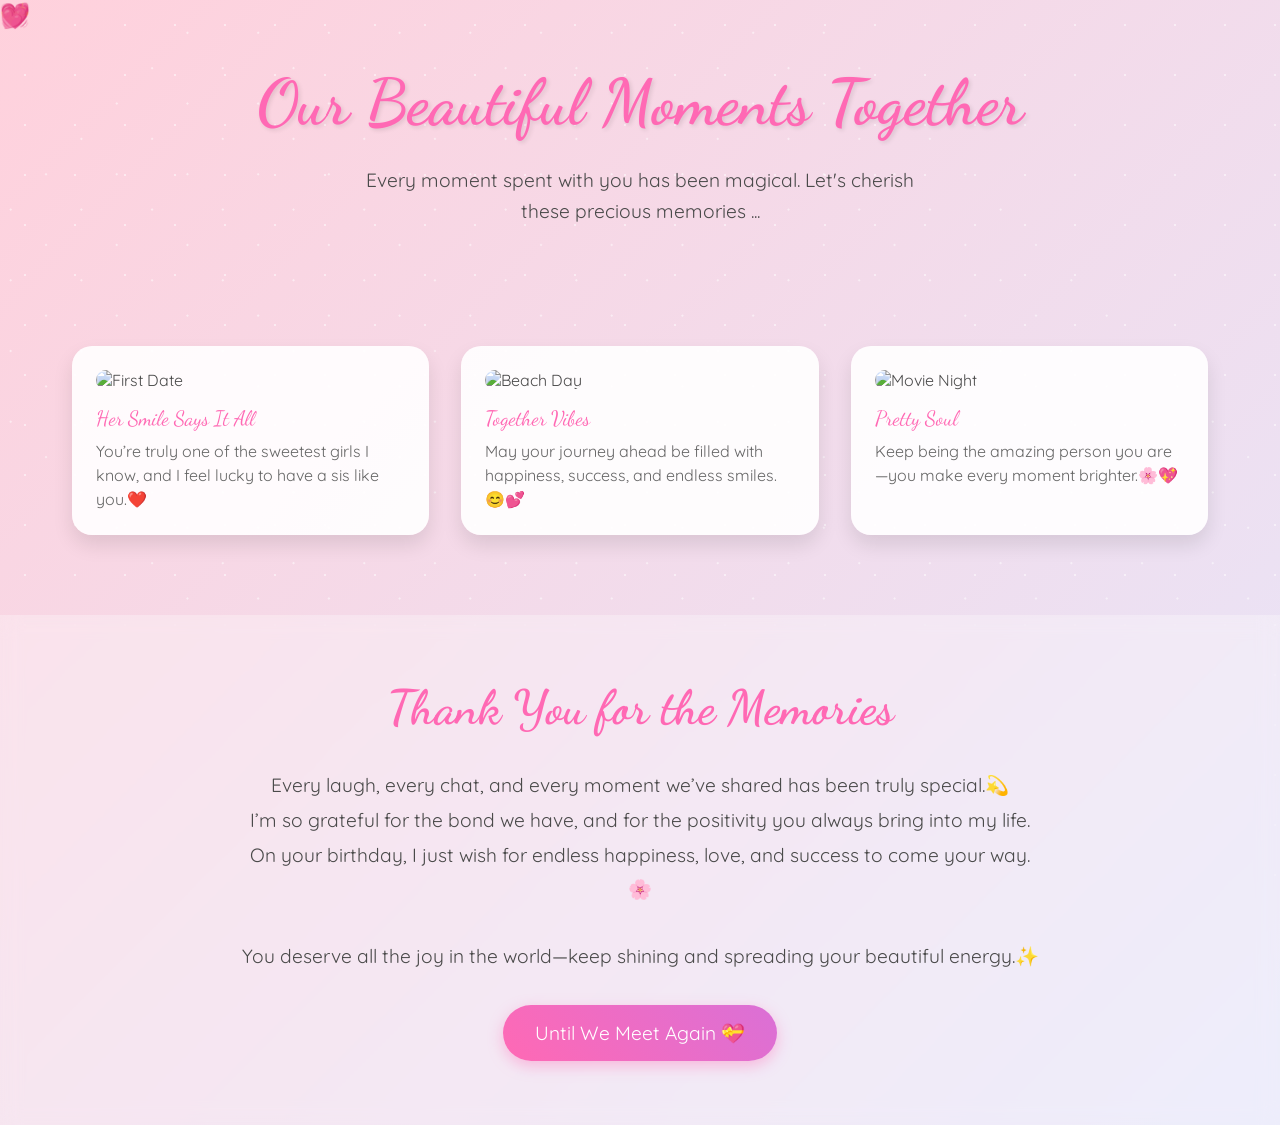
==== last.html @ c961ecc2 "01" ====
<!DOCTYPE html>
<html lang="en">

<head>
    <meta charset="UTF-8">
    <meta name="viewport" content="width=device-width, initial-scale=1.0">
    <title>Our Beautiful Memories ✨</title>
    <style>
        @import url('https://fonts.googleapis.com/css2?family=Dancing+Script:wght@700&family=Quicksand:wght@300;400;500;600&display=swap');

        * {
            margin: 0;
            padding: 0;
            box-sizing: border-box;
        }

        body {
            min-height: 100vh;
            background: linear-gradient(135deg,
                    #ffd1dc 0%,
                    #e6e6fa 25%,
                    #ffefd5 50%,
                    #e6e6fa 75%,
                    #ffd1dc 100%);
            background-size: 400% 400%;
            animation: gradientFlow 15s ease infinite;
            font-family: 'Quicksand', sans-serif;
            overflow-x: hidden;
            color: #4a4a4a;
        }

        @keyframes gradientFlow {
            0% {
                background-position: 0% 50%;
            }

            50% {
                background-position: 100% 50%;
            }

            100% {
                background-position: 0% 50%;
            }
        }

        /* Enhanced Sparkle Effect */
        .magic-sparkles {
            position: fixed;
            top: 0;
            left: 0;
            width: 100%;
            height: 100%;
            pointer-events: none;
            z-index: 1;
        }

        .sparkle {
            position: absolute;
            width: 6px;
            height: 6px;
            border-radius: 50%;
            background-color: white;
            animation: twinkle var(--duration, 4s) ease-in-out infinite;
            opacity: 0;
        }

        @keyframes twinkle {

            0%,
            100% {
                opacity: 0;
                transform: scale(0.5);
            }

            50% {
                opacity: 0.8;
                transform: scale(1);
            }
        }

        /* Generate 50 sparkles with different positions and animations */
        .magic-sparkles::before,
        .magic-sparkles::after {
            content: '';
            position: absolute;
            width: 100%;
            height: 100%;
            background-image: radial-gradient(circle, white 1px, transparent 1px);
            background-size: 50px 50px;
            animation: sparkleLayer 8s linear infinite;
            opacity: 0.5;
        }

        .magic-sparkles::after {
            animation-delay: -4s;
            transform: rotate(45deg);
        }

        @keyframes sparkleLayer {
            0% {
                transform: translateY(0);
            }

            100% {
                transform: translateY(-50px);
            }
        }

        /* Floating Hearts */
        .floating-hearts {
            position: fixed;
            width: 100%;
            height: 100%;
            pointer-events: none;
            z-index: 2;
        }

        .heart {
            position: absolute;
            font-size: 1.5rem;
            color: rgba(255, 105, 180, 0.6);
            animation: floatHeart var(--float-duration, 6s) ease-in-out infinite;
            animation-delay: var(--delay, 0s);
        }

        @keyframes floatHeart {
            0% {
                transform: translate(0, 100vh) rotate(0deg);
            }

            100% {
                transform: translate(var(--translate-x, 0), -100vh) rotate(360deg);
            }
        }

        /* Welcome Section */
        .welcome {
            text-align: center;
            padding: 4rem 2rem;
            position: relative;
            z-index: 3;
        }

        .welcome h1 {
            font-family: 'Dancing Script', cursive;
            font-size: 4rem;
            color: #ff69b4;
            text-shadow: 2px 2px 4px rgba(0, 0, 0, 0.1);
            animation: fadeInScale 2s ease;
        }

        .welcome p {
            font-size: 1.2rem;
            max-width: 600px;
            margin: 1.5rem auto;
            line-height: 1.6;
            animation: fadeIn 2s ease 0.5s both;
        }

        /* Enhanced Memory Cards */
        .memory-container {
            max-width: 1200px;
            margin: 0 auto;
            padding: 2rem;
            display: grid;
            grid-template-columns: repeat(auto-fit, minmax(300px, 1fr));
            gap: 2rem;
            z-index: 3;
            position: relative;
        }

        .memory-card {
            background: rgba(255, 255, 255, 0.9);
            border-radius: 20px;
            padding: 1.5rem;
            box-shadow: 0 10px 20px rgba(0, 0, 0, 0.1);
            transition: all 0.5s cubic-bezier(0.4, 0, 0.2, 1);
            position: relative;
            overflow: hidden;
        }

        .memory-card:hover {
            transform: translateY(-10px) scale(1.02);
            box-shadow: 0 15px 30px rgba(0, 0, 0, 0.15);
        }

        .memory-card::before {
            content: '';
            position: absolute;
            top: 0;
            left: 0;
            width: 100%;
            height: 100%;
            background: linear-gradient(45deg, transparent, rgba(255, 255, 255, 0.4), transparent);
            transform: translateX(-100%);
            transition: 0.5s;
        }

        .memory-card:hover::before {
            transform: translateX(100%);
        }

        .memory-img {
            width: 100%;
            height: 250px;
            object-fit: cover;
            border-radius: 15px;
            margin-bottom: 1rem;
            transition: transform 0.5s ease;
        }

        .memory-card:hover .memory-img {
            transform: scale(1.05);
        }

        .memory-date {
            font-family: 'Dancing Script', cursive;
            color: #ff69b4;
            font-size: 1.3rem;
            margin-bottom: 0.5rem;
        }

        .memory-caption {
            font-size: 1rem;
            line-height: 1.5;
            color: #666;
        }

        /* Final Message Section */
        .final-message {
            text-align: center;
            padding: 4rem 2rem;
            background: rgba(255, 255, 255, 0.3);
            backdrop-filter: blur(10px);
            margin-top: 3rem;
            position: relative;
            z-index: 3;
        }

        .final-message h2 {
            font-family: 'Dancing Script', cursive;
            font-size: 3rem;
            color: #ff69b4;
            margin-bottom: 2rem;
            animation: heartbeat 2s infinite;
        }

        @keyframes heartbeat {

            0%,
            100% {
                transform: scale(1);
            }

            50% {
                transform: scale(1.1);
            }
        }

        .final-message p {
            font-size: 1.2rem;
            max-width: 800px;
            margin: 0 auto 2rem;
            line-height: 1.8;
        }

        .goodbye-btn {
            display: inline-block;
            padding: 1rem 2rem;
            font-size: 1.2rem;
            background: linear-gradient(45deg, #ff69b4, #da70d6);
            color: white;
            border: none;
            border-radius: 50px;
            cursor: pointer;
            text-decoration: none;
            transition: all 0.3s ease;
            box-shadow: 0 5px 15px rgba(255, 105, 180, 0.4);
            animation: float 3s infinite ease-in-out;
        }

        .goodbye-btn:hover {
            transform: translateY(-5px);
            box-shadow: 0 8px 20px rgba(255, 105, 180, 0.6);
        }

        @keyframes float {

            0%,
            100% {
                transform: translateY(0);
            }

            50% {
                transform: translateY(-10px);
            }
        }

        /* Animations */
        @keyframes fadeInScale {
            0% {
                opacity: 0;
                transform: scale(0.8);
            }

            100% {
                opacity: 1;
                transform: scale(1);
            }
        }

        @keyframes fadeIn {
            0% {
                opacity: 0;
            }

            100% {
                opacity: 1;
            }
        }

        /* Generate Hearts */
        .js-generate-hearts {
            position: fixed;
            width: 100%;
            height: 100%;
            pointer-events: none;
            z-index: 2;
        }

        /* Custom Scrollbar */
        ::-webkit-scrollbar {
            width: 12px;
        }

        ::-webkit-scrollbar-track {
            background: rgba(255, 255, 255, 0.4);
        }

        ::-webkit-scrollbar-thumb {
            background: linear-gradient(45deg, #ff69b4, #da70d6);
            border-radius: 6px;
        }

        /* Responsive Design */
        @media (max-width: 768px) {
            .welcome h1 {
                font-size: 3rem;
            }

            .memory-container {
                grid-template-columns: 1fr;
            }

            .final-message h2 {
                font-size: 2.5rem;
            }
        }
    </style>
</head>

<body>
    <div class="magic-sparkles"></div>
    <div class="floating-hearts">
        <!-- Hearts will be generated via CSS -->
        <div class="heart" style="--float-duration: 6s; --delay: 0s; --translate-x: 20px;">💝</div>
        <div class="heart" style="--float-duration: 8s; --delay: 1s; --translate-x: -30px;">💖</div>
        <div class="heart" style="--float-duration: 7s; --delay: 2s; --translate-x: 40px;">💗</div>
        <div class="heart" style="--float-duration: 9s; --delay: 3s; --translate-x: -20px;">💓</div>
        <div class="heart" style="--float-duration: 5s; --delay: 4s; --translate-x: 30px;">💕</div>
    </div>

    <section class="welcome">
        <h1>Our Beautiful Moments Together</h1>
        <p>Every moment spent with you has been magical. Let's cherish these precious memories ...</p>
    </section>

    <div class="memory-container">
        <div class="memory-card">
            <img src="./d1.jpg" alt="First Date" class="memory-img">
            <div class="memory-date">Her Smile Says It All</div>
            <div class="memory-caption">You’re truly one of the sweetest girls I know, and I feel lucky to have a sis
                like you.❤️</div>
        </div>
        <div class="memory-card">
            <img src="./d2.jpg" alt="Beach Day" class="memory-img">
            <div class="memory-date">Together Vibes</div>
            <div class="memory-caption">May your journey ahead be filled with happiness, success, and endless
                smiles.😊💕</div>
        </div>
        <div class="memory-card">
            <img src="./d3.jpg" alt="Movie Night" class="memory-img">
            <div class="memory-date">Pretty Soul</div>
            <div class="memory-caption">Keep being the amazing person you are—you make every moment brighter.🌸💖</div>
        </div>

    </div>

    <section class="final-message">
        <h2>Thank You for the Memories</h2>
        <p>Every laugh, every chat, and every moment we’ve shared has been truly special.💫<br>
            I’m so grateful for the bond we have, and for the positivity you always bring into my life.<br>
            On your birthday, I just wish for endless happiness, love, and success to come your way.🌸</p>
        <p>You deserve all the joy in the world—keep shining and spreading your beautiful energy.✨</p>
        <a href="#" class="goodbye-btn">Until We Meet Again 💝</a>
    </section>
</body>

</html>
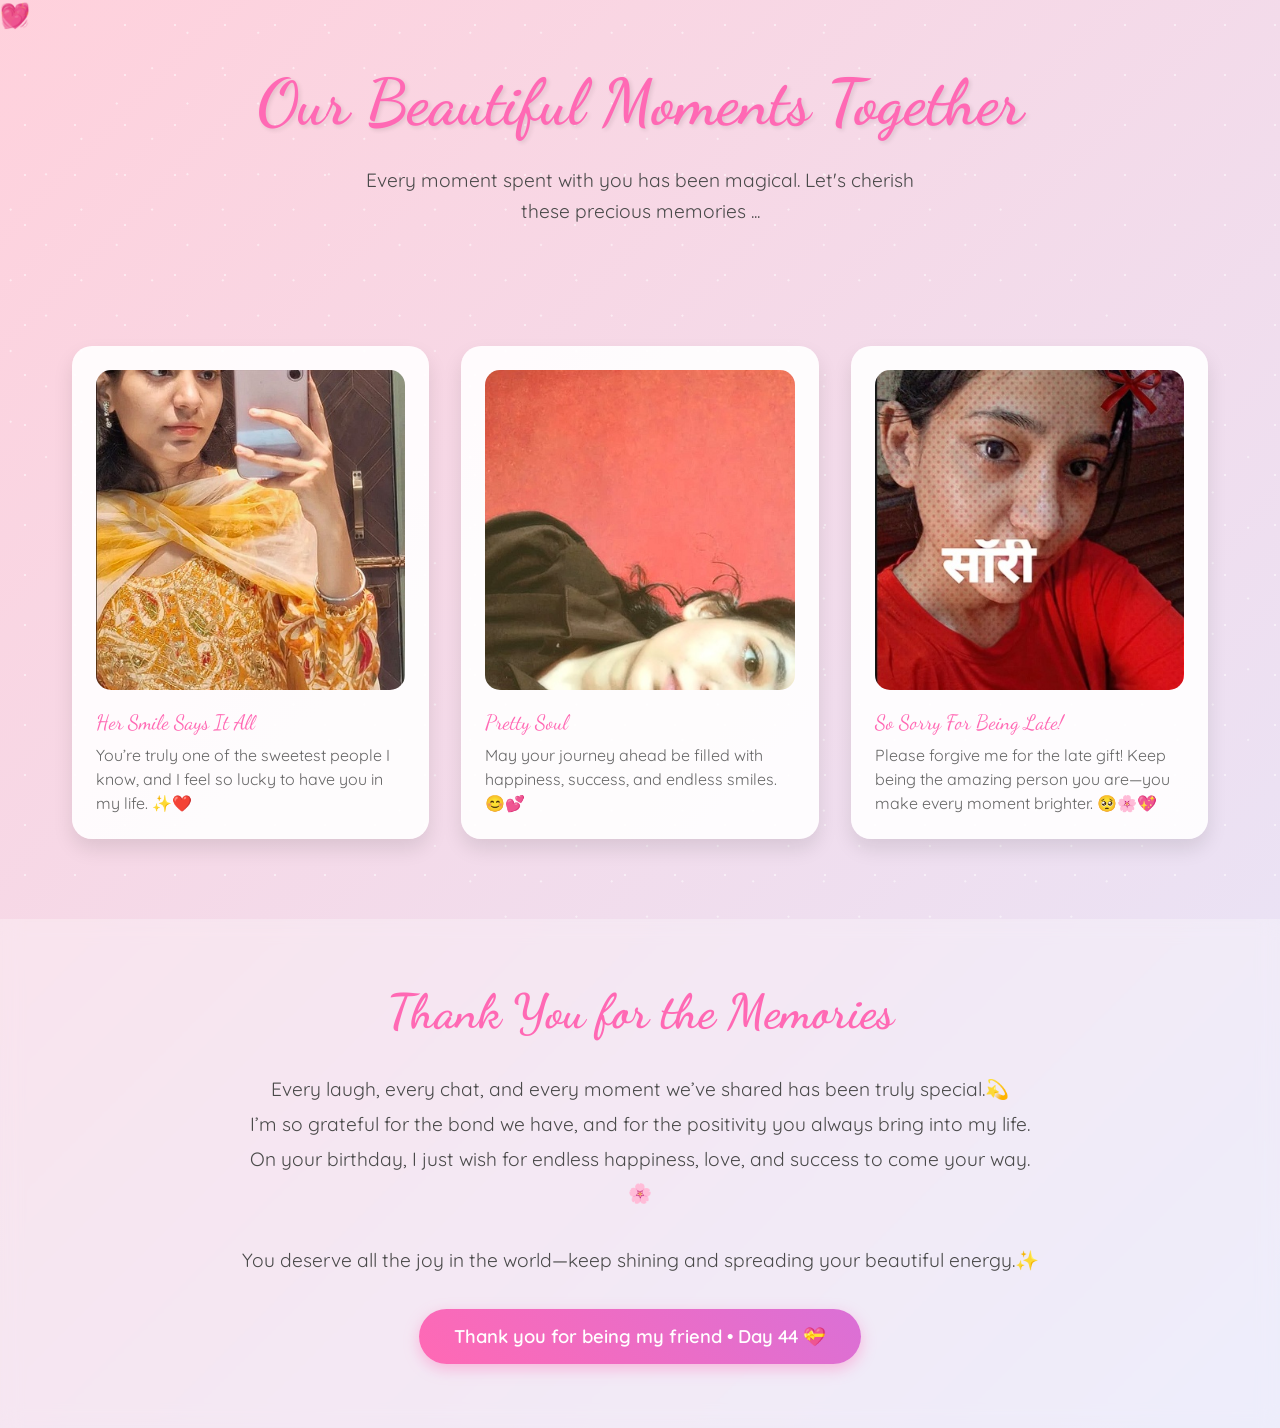
==== commit 6f65f6d5: "all" ====
--- a/last.html
+++ b/last.html
@@ -202,8 +202,9 @@
 
         .memory-img {
             width: 100%;
-            height: 250px;
+            height: 320px;
             object-fit: cover;
+            object-position: center top;
             border-radius: 15px;
             margin-bottom: 1rem;
             transition: transform 0.5s ease;
@@ -266,8 +267,10 @@
 
         .goodbye-btn {
             display: inline-block;
-            padding: 1rem 2rem;
-            font-size: 1.2rem;
+            padding: 1rem 2.2rem;
+            font-size: 1.15rem;
+            font-family: 'Quicksand', sans-serif;
+            font-weight: 600;
             background: linear-gradient(45deg, #ff69b4, #da70d6);
             color: white;
             border: none;
@@ -277,11 +280,41 @@
             transition: all 0.3s ease;
             box-shadow: 0 5px 15px rgba(255, 105, 180, 0.4);
             animation: float 3s infinite ease-in-out;
+            outline: none;
         }
 
         .goodbye-btn:hover {
-            transform: translateY(-5px);
-            box-shadow: 0 8px 20px rgba(255, 105, 180, 0.6);
+            transform: translateY(-5px) scale(1.03);
+            box-shadow: 0 8px 24px rgba(255, 105, 180, 0.6);
+        }
+
+        .goodbye-btn:active {
+            transform: translateY(-2px) scale(0.98);
+        }
+
+        .toast-msg {
+            position: fixed;
+            bottom: 35px;
+            left: 50%;
+            transform: translateX(-50%) translateY(80px);
+            background: rgba(255, 255, 255, 0.95);
+            color: #d63384;
+            padding: 12px 28px;
+            border-radius: 50px;
+            font-size: 1rem;
+            font-weight: 600;
+            box-shadow: 0 8px 25px rgba(214, 51, 132, 0.25);
+            border: 1px solid #ffd1dc;
+            pointer-events: none;
+            opacity: 0;
+            transition: all 0.4s cubic-bezier(0.34, 1.56, 0.64, 1);
+            z-index: 9999;
+            backdrop-filter: blur(8px);
+        }
+
+        .toast-msg.show {
+            transform: translateX(-50%) translateY(0);
+            opacity: 1;
         }
 
         @keyframes float {
@@ -377,23 +410,20 @@
 
     <div class="memory-container">
         <div class="memory-card">
-            <img src="./d1.jpg" alt="First Date" class="memory-img">
+            <img src="./d1.jpg" alt="Muskan" class="memory-img">
             <div class="memory-date">Her Smile Says It All</div>
-            <div class="memory-caption">You’re truly one of the sweetest girls I know, and I feel lucky to have a sis
-                like you.❤️</div>
+            <div class="memory-caption">You’re truly one of the sweetest people I know, and I feel so lucky to have you in my life. ✨❤️</div>
         </div>
         <div class="memory-card">
-            <img src="./d2.jpg" alt="Beach Day" class="memory-img">
-            <div class="memory-date">Together Vibes</div>
-            <div class="memory-caption">May your journey ahead be filled with happiness, success, and endless
-                smiles.😊💕</div>
+            <img src="./d2.jpg" alt="Together Vibes" class="memory-img">
+            <div class="memory-date">Pretty Soul</div>
+            <div class="memory-caption">May your journey ahead be filled with happiness, success, and endless smiles. 😊💕</div>
         </div>
         <div class="memory-card">
-            <img src="./d3.jpg" alt="Movie Night" class="memory-img">
-            <div class="memory-date">Pretty Soul</div>
-            <div class="memory-caption">Keep being the amazing person you are—you make every moment brighter.🌸💖</div>
+            <img src="./d3.jpg" alt="Sorry for Late Gift" class="memory-img">
+            <div class="memory-date">So Sorry For Being Late!</div>
+            <div class="memory-caption">Please forgive me for the late gift! Keep being the amazing person you are—you make every moment brighter. 🥺🌸💖</div>
         </div>
-
     </div>
 
     <section class="final-message">
@@ -402,8 +432,80 @@
             I’m so grateful for the bond we have, and for the positivity you always bring into my life.<br>
             On your birthday, I just wish for endless happiness, love, and success to come your way.🌸</p>
         <p>You deserve all the joy in the world—keep shining and spreading your beautiful energy.✨</p>
-        <a href="#" class="goodbye-btn">Until We Meet Again 💝</a>
+        <button class="goodbye-btn" id="day-counter-btn">Thank you for being my friend • Day <span id="day-number">02</span> 💝</button>
     </section>
+
+    <!-- Interactive Floating Celebration Toast -->
+    <div class="toast-msg" id="toast-msg"></div>
+
+    <script>
+        // Automatic Day Counter
+        (function() {
+            // Day 01 baseline was 2026-10-24, making today (2026-10-25) Day 02
+            const startEpoch = new Date('2026-10-24T00:00:00');
+            const now = new Date();
+            
+            // Calculate elapsed calendar days
+            const startMidnight = new Date(startEpoch.getFullYear(), startEpoch.getMonth(), startEpoch.getDate()).getTime();
+            const nowMidnight = new Date(now.getFullYear(), now.getMonth(), now.getDate()).getTime();
+            const diffDays = Math.floor((nowMidnight - startMidnight) / (1000 * 60 * 60 * 24)) + 1;
+            const formattedDay = diffDays > 0 ? String(diffDays).padStart(2, '0') : '01';
+
+            const dayEl = document.getElementById('day-number');
+            if (dayEl) {
+                dayEl.textContent = formattedDay;
+            }
+
+            // Click celebration: heart burst & sweet message
+            const counterBtn = document.getElementById('day-counter-btn');
+            const toast = document.getElementById('toast-msg');
+
+            if (counterBtn) {
+                counterBtn.addEventListener('click', (e) => {
+                    // Create floating heart explosion
+                    for (let i = 0; i < 12; i++) {
+                        createCelebrationHeart(e.clientX, e.clientY);
+                    }
+
+                    // Show toast
+                    if (toast) {
+                        toast.textContent = `Here's to Day ${formattedDay} and a lifetime of friendship! 🥰✨`;
+                        toast.classList.add('show');
+                        clearTimeout(window.toastTimer);
+                        window.toastTimer = setTimeout(() => {
+                            toast.classList.remove('show');
+                        }, 3500);
+                    }
+                });
+            }
+
+            function createCelebrationHeart(x, y) {
+                const heart = document.createElement('div');
+                const emojis = ['💖', '🌸', '✨', '💝', '💕', '🥰', '⭐'];
+                heart.textContent = emojis[Math.floor(Math.random() * emojis.length)];
+                heart.style.position = 'fixed';
+                heart.style.left = `${x || window.innerWidth / 2}px`;
+                heart.style.top = `${y || window.innerHeight / 2}px`;
+                heart.style.fontSize = `${Math.random() * 16 + 18}px`;
+                heart.style.pointerEvents = 'none';
+                heart.style.zIndex = '10000';
+                heart.style.transition = 'all 1.2s cubic-bezier(0.25, 1, 0.5, 1)';
+                document.body.appendChild(heart);
+
+                const angle = Math.random() * Math.PI * 2;
+                const distance = Math.random() * 120 + 60;
+                const destX = Math.cos(angle) * distance;
+                const destY = Math.sin(angle) * distance - 40;
+
+                requestAnimationFrame(() => {
+                    heart.style.transform = `translate(${destX}px, ${destY}px) scale(${Math.random() * 0.5 + 0.8})`;
+                    heart.style.opacity = '0';
+                });
+
+                setTimeout(() => heart.remove(), 1200);
+            }
+        })();
+    </script>
 </body>
 
 </html>
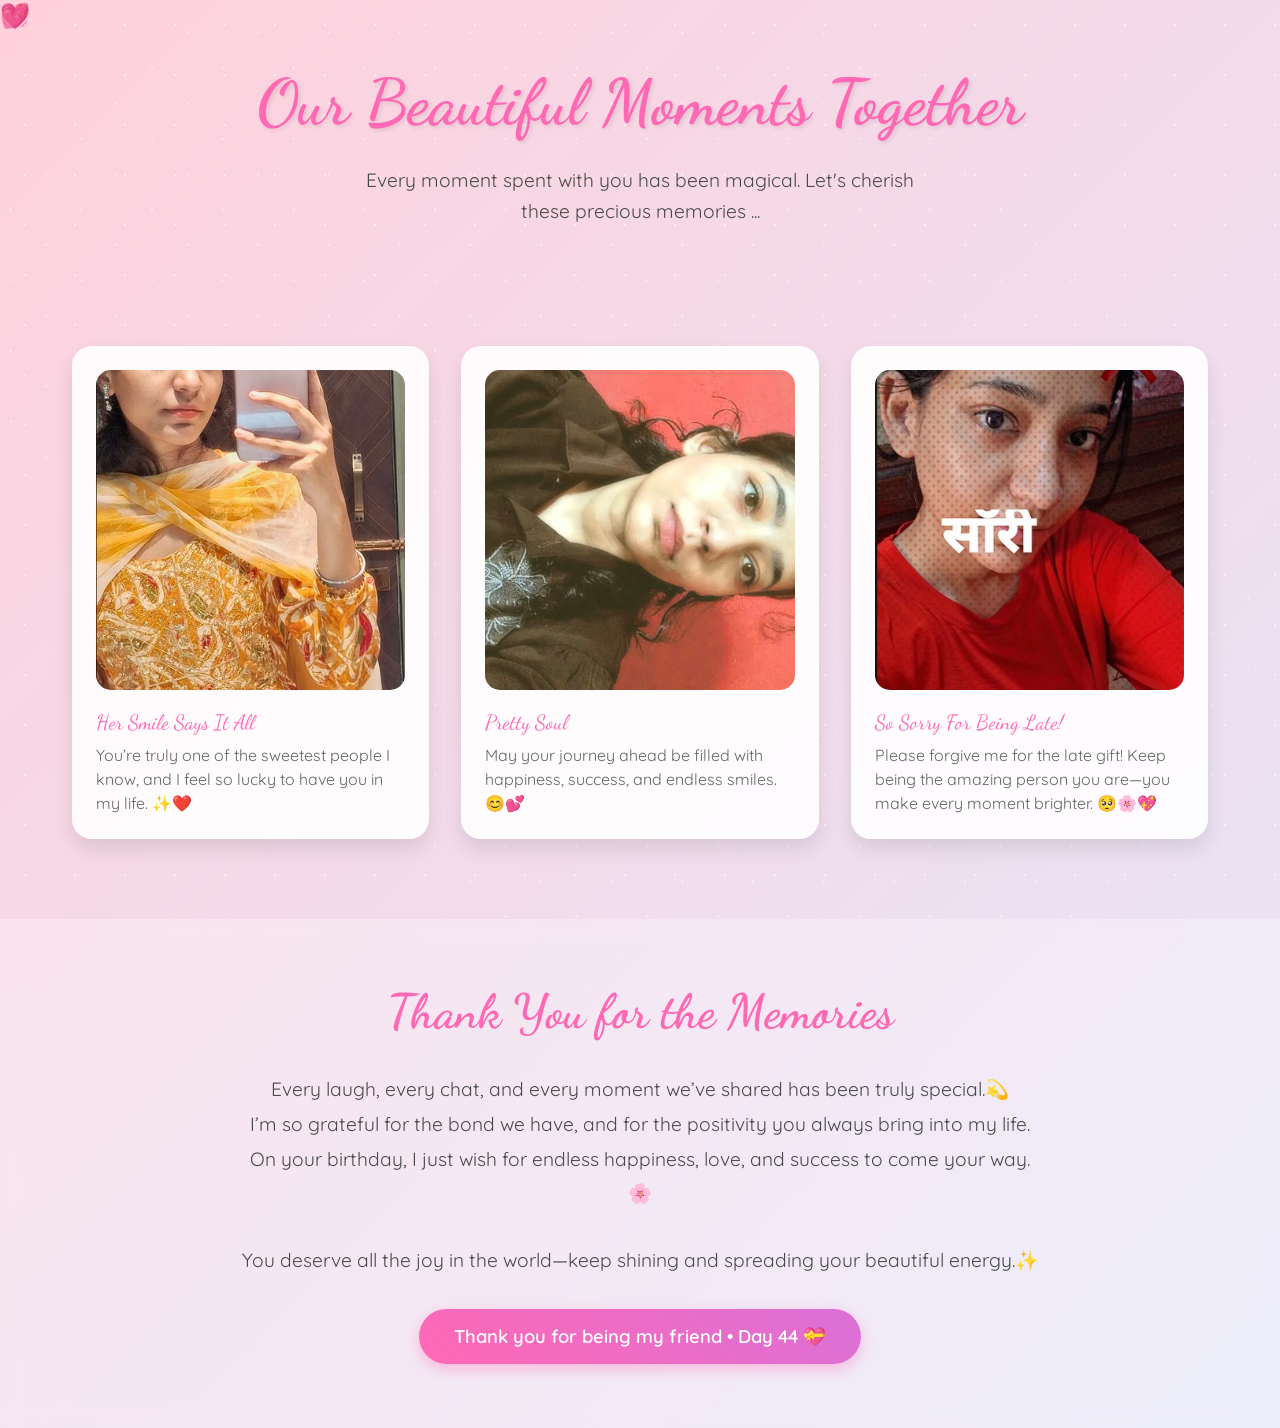
==== commit 5be0a6bf: "done" ====
--- a/last.html
+++ b/last.html
@@ -410,17 +410,17 @@
 
     <div class="memory-container">
         <div class="memory-card">
-            <img src="./d1.jpg" alt="Muskan" class="memory-img">
+            <img src="./d1.jpg" alt="Muskan" class="memory-img" style="object-position: center 15%;">
             <div class="memory-date">Her Smile Says It All</div>
             <div class="memory-caption">You’re truly one of the sweetest people I know, and I feel so lucky to have you in my life. ✨❤️</div>
         </div>
         <div class="memory-card">
-            <img src="./d2.jpg" alt="Together Vibes" class="memory-img">
+            <img src="./d2.jpg" alt="Pretty Soul" class="memory-img" style="object-position: center center;">
             <div class="memory-date">Pretty Soul</div>
             <div class="memory-caption">May your journey ahead be filled with happiness, success, and endless smiles. 😊💕</div>
         </div>
         <div class="memory-card">
-            <img src="./d3.jpg" alt="Sorry for Late Gift" class="memory-img">
+            <img src="./d3.jpg" alt="Sorry for Late Gift" class="memory-img" style="object-position: center 15%;">
             <div class="memory-date">So Sorry For Being Late!</div>
             <div class="memory-caption">Please forgive me for the late gift! Keep being the amazing person you are—you make every moment brighter. 🥺🌸💖</div>
         </div>
